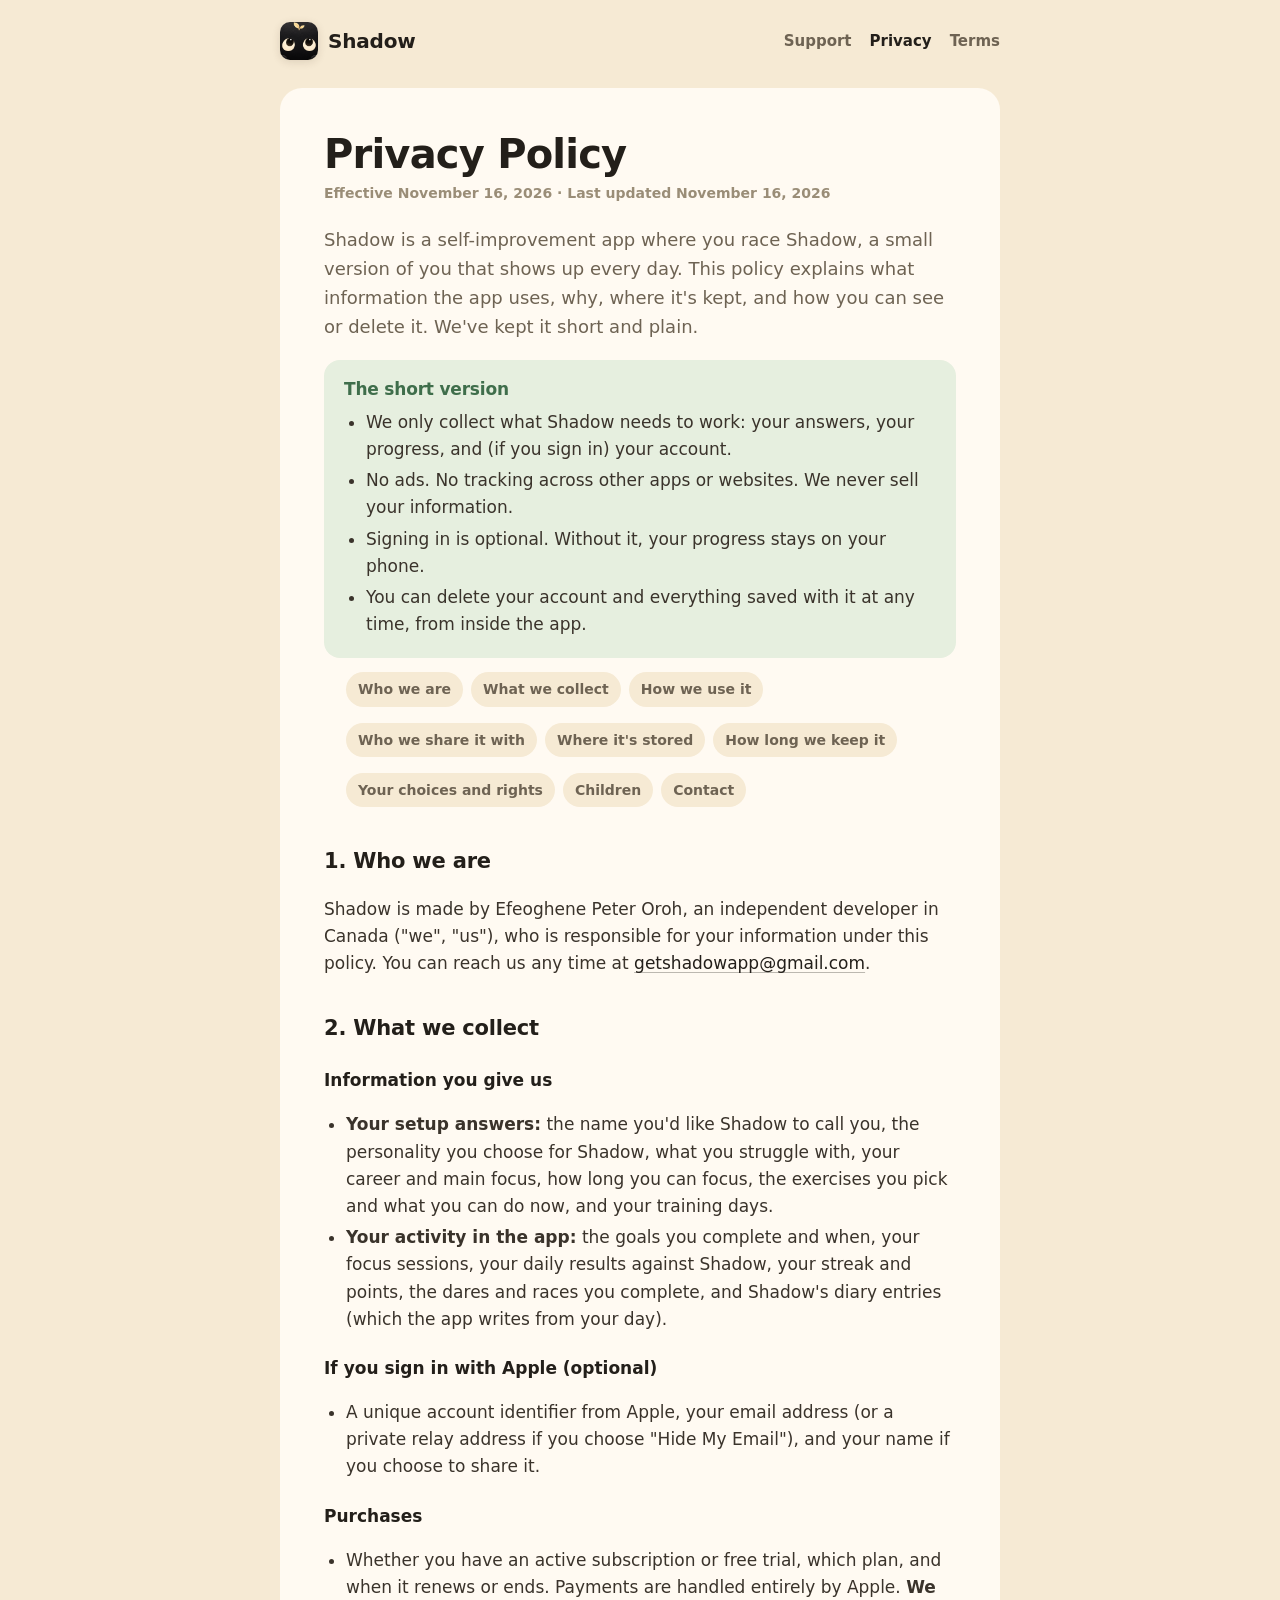
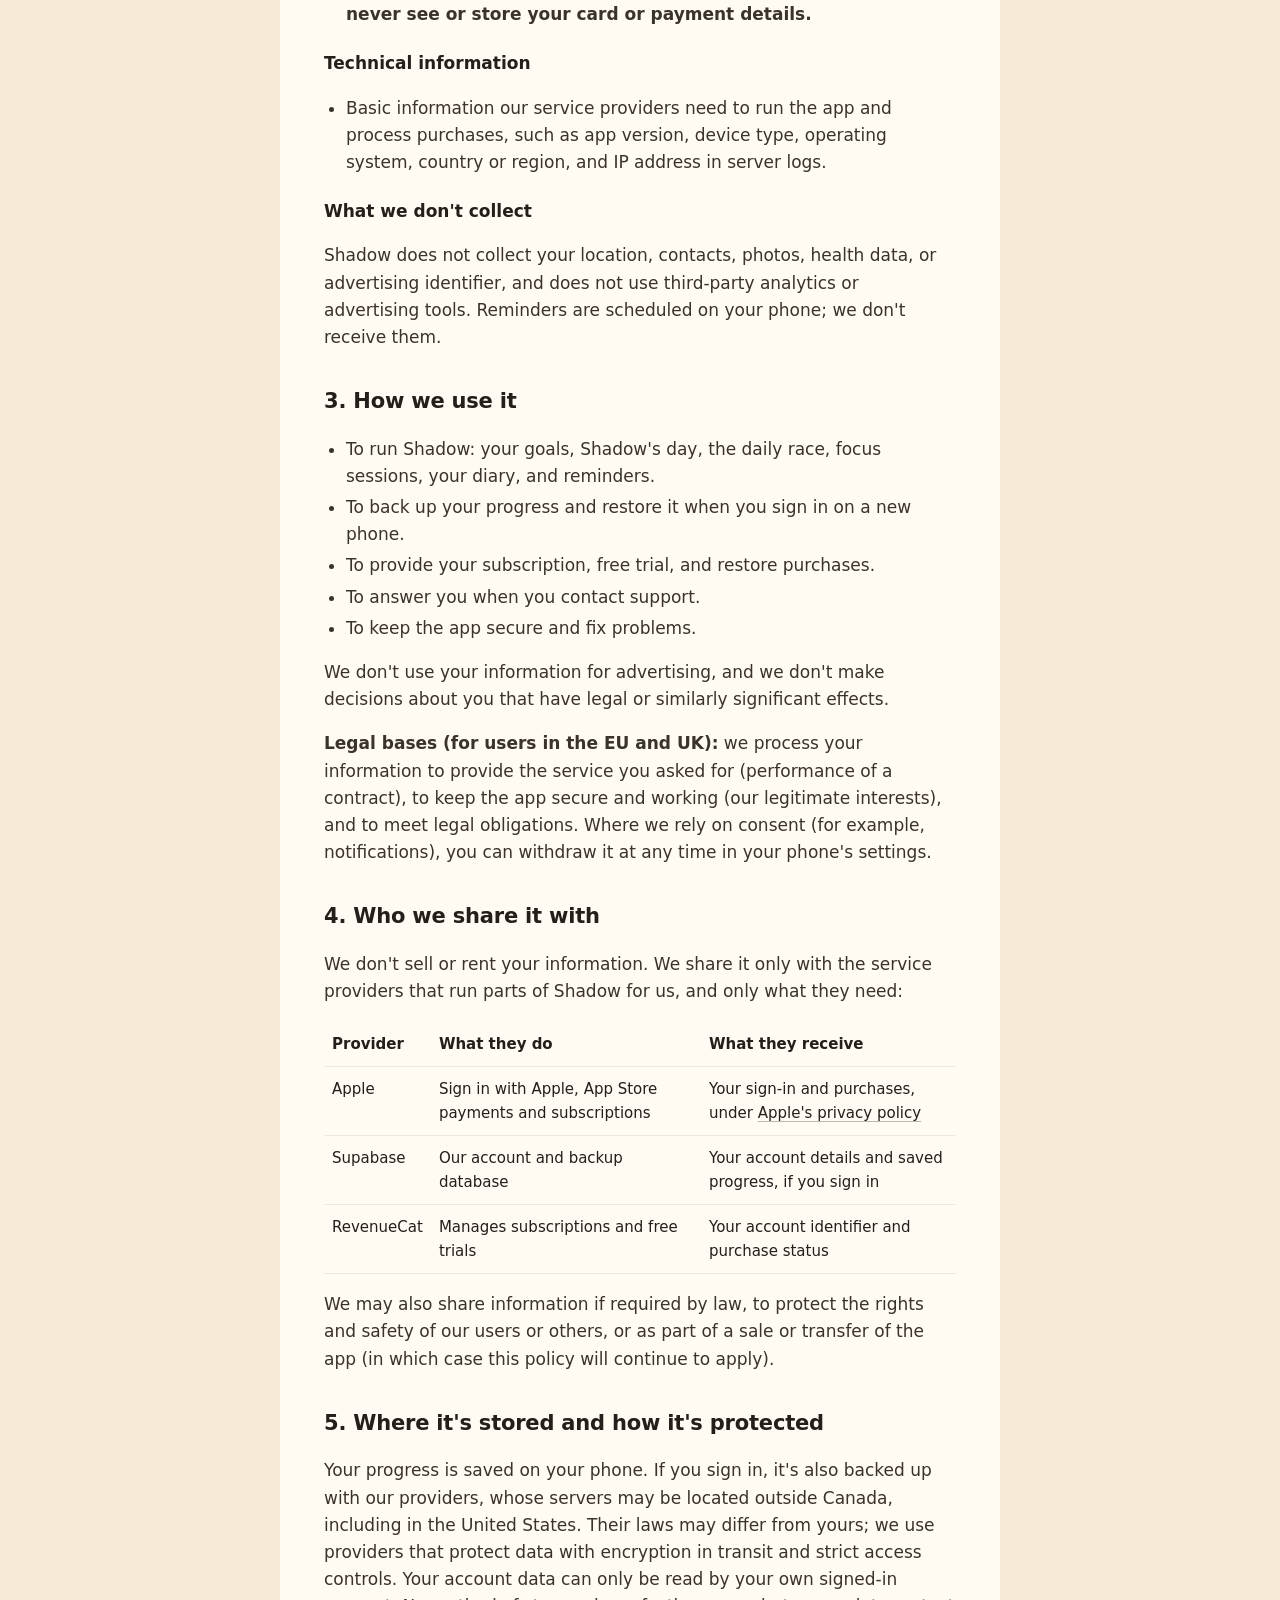
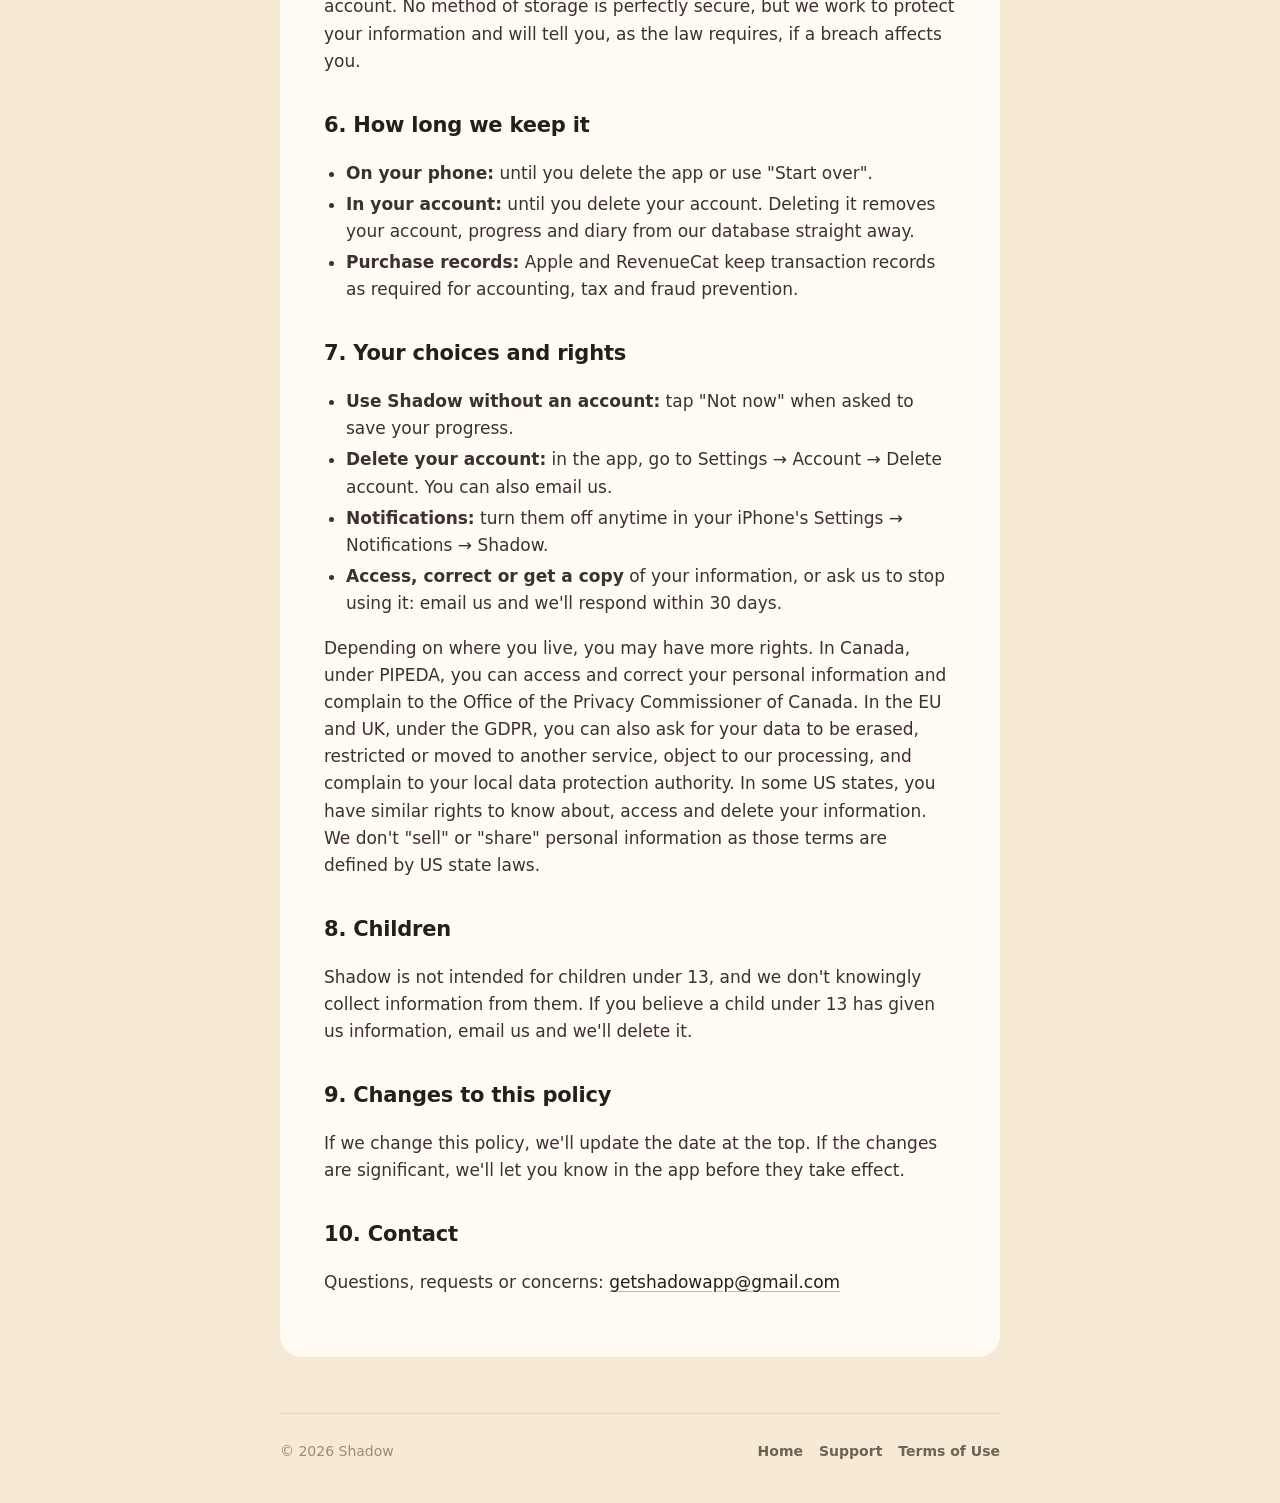
==== privacy.html @ a9ab5332 "Add files via upload" ====
<!doctype html>
<html lang="en">
<head>
  <meta charset="utf-8">
  <meta name="viewport" content="width=device-width, initial-scale=1">
  <title>Privacy Policy · Shadow</title>
  <meta name="description" content="How the Shadow app collects, uses, stores and deletes your information.">
  <link rel="icon" href="img/favicon.png">
  <link rel="apple-touch-icon" href="img/apple-touch-icon.png">
  <link rel="stylesheet" href="styles.css">
</head>
<body>
  <div class="wrap">
    <header class="top">
      <a class="brand" href="./"><img src="img/icon.png" alt=""><span>Shadow</span></a>
      <nav class="nav"><a href="support.html">Support</a><a href="privacy.html" aria-current="page">Privacy</a><a href="terms.html">Terms</a></nav>
    </header>

    <main class="doc">
      <h1>Privacy Policy</h1>
      <p class="meta">Effective November 16, 2026 · Last updated November 16, 2026</p>
      <p class="lead">Shadow is a self-improvement app where you race Shadow, a small version of you that shows up every day. This policy explains what information the app uses, why, where it's kept, and how you can see or delete it. We've kept it short and plain.</p>

      <div class="summary">
        <h2>The short version</h2>
        <ul>
          <li>We only collect what Shadow needs to work: your answers, your progress, and (if you sign in) your account.</li>
          <li>No ads. No tracking across other apps or websites. We never sell your information.</li>
          <li>Signing in is optional. Without it, your progress stays on your phone.</li>
          <li>You can delete your account and everything saved with it at any time, from inside the app.</li>
        </ul>
      </div>

      <ul class="toc">
        <li><a href="#who">Who we are</a></li><li><a href="#collect">What we collect</a></li><li><a href="#use">How we use it</a></li>
        <li><a href="#share">Who we share it with</a></li><li><a href="#where">Where it's stored</a></li><li><a href="#keep">How long we keep it</a></li>
        <li><a href="#rights">Your choices and rights</a></li><li><a href="#children">Children</a></li><li><a href="#contact">Contact</a></li>
      </ul>

      <h2 id="who">1. Who we are</h2>
      <p>Shadow is made by Efeoghene Peter Oroh, an independent developer in Canada ("we", "us"), who is responsible for your information under this policy. You can reach us any time at <a href="mailto:getshadowapp@gmail.com">getshadowapp@gmail.com</a>.</p>

      <h2 id="collect">2. What we collect</h2>
      <h3>Information you give us</h3>
      <ul>
        <li><strong>Your setup answers:</strong> the name you'd like Shadow to call you, the personality you choose for Shadow, what you struggle with, your career and main focus, how long you can focus, the exercises you pick and what you can do now, and your training days.</li>
        <li><strong>Your activity in the app:</strong> the goals you complete and when, your focus sessions, your daily results against Shadow, your streak and points, the dares and races you complete, and Shadow's diary entries (which the app writes from your day).</li>
      </ul>
      <h3>If you sign in with Apple (optional)</h3>
      <ul>
        <li>A unique account identifier from Apple, your email address (or a private relay address if you choose "Hide My Email"), and your name if you choose to share it.</li>
      </ul>
      <h3>Purchases</h3>
      <ul>
        <li>Whether you have an active subscription or free trial, which plan, and when it renews or ends. Payments are handled entirely by Apple. <strong>We never see or store your card or payment details.</strong></li>
      </ul>
      <h3>Technical information</h3>
      <ul>
        <li>Basic information our service providers need to run the app and process purchases, such as app version, device type, operating system, country or region, and IP address in server logs.</li>
      </ul>
      <h3>What we don't collect</h3>
      <p>Shadow does not collect your location, contacts, photos, health data, or advertising identifier, and does not use third-party analytics or advertising tools. Reminders are scheduled on your phone; we don't receive them.</p>

      <h2 id="use">3. How we use it</h2>
      <ul>
        <li>To run Shadow: your goals, Shadow's day, the daily race, focus sessions, your diary, and reminders.</li>
        <li>To back up your progress and restore it when you sign in on a new phone.</li>
        <li>To provide your subscription, free trial, and restore purchases.</li>
        <li>To answer you when you contact support.</li>
        <li>To keep the app secure and fix problems.</li>
      </ul>
      <p>We don't use your information for advertising, and we don't make decisions about you that have legal or similarly significant effects.</p>
      <p><strong>Legal bases (for users in the EU and UK):</strong> we process your information to provide the service you asked for (performance of a contract), to keep the app secure and working (our legitimate interests), and to meet legal obligations. Where we rely on consent (for example, notifications), you can withdraw it at any time in your phone's settings.</p>

      <h2 id="share">4. Who we share it with</h2>
      <p>We don't sell or rent your information. We share it only with the service providers that run parts of Shadow for us, and only what they need:</p>
      <table>
        <tr><th>Provider</th><th>What they do</th><th>What they receive</th></tr>
        <tr><td>Apple</td><td>Sign in with Apple, App Store payments and subscriptions</td><td>Your sign-in and purchases, under <a href="https://www.apple.com/legal/privacy/">Apple's privacy policy</a></td></tr>
        <tr><td>Supabase</td><td>Our account and backup database</td><td>Your account details and saved progress, if you sign in</td></tr>
        <tr><td>RevenueCat</td><td>Manages subscriptions and free trials</td><td>Your account identifier and purchase status</td></tr>
      </table>
      <p>We may also share information if required by law, to protect the rights and safety of our users or others, or as part of a sale or transfer of the app (in which case this policy will continue to apply).</p>

      <h2 id="where">5. Where it's stored and how it's protected</h2>
      <p>Your progress is saved on your phone. If you sign in, it's also backed up with our providers, whose servers may be located outside Canada, including in the United States. Their laws may differ from yours; we use providers that protect data with encryption in transit and strict access controls. Your account data can only be read by your own signed-in account. No method of storage is perfectly secure, but we work to protect your information and will tell you, as the law requires, if a breach affects you.</p>

      <h2 id="keep">6. How long we keep it</h2>
      <ul>
        <li><strong>On your phone:</strong> until you delete the app or use "Start over".</li>
        <li><strong>In your account:</strong> until you delete your account. Deleting it removes your account, progress and diary from our database straight away.</li>
        <li><strong>Purchase records:</strong> Apple and RevenueCat keep transaction records as required for accounting, tax and fraud prevention.</li>
      </ul>

      <h2 id="rights">7. Your choices and rights</h2>
      <ul>
        <li><strong>Use Shadow without an account:</strong> tap "Not now" when asked to save your progress.</li>
        <li><strong>Delete your account:</strong> in the app, go to Settings → Account → Delete account. You can also email us.</li>
        <li><strong>Notifications:</strong> turn them off anytime in your iPhone's Settings → Notifications → Shadow.</li>
        <li><strong>Access, correct or get a copy</strong> of your information, or ask us to stop using it: email us and we'll respond within 30 days.</li>
      </ul>
      <p>Depending on where you live, you may have more rights. In Canada, under PIPEDA, you can access and correct your personal information and complain to the Office of the Privacy Commissioner of Canada. In the EU and UK, under the GDPR, you can also ask for your data to be erased, restricted or moved to another service, object to our processing, and complain to your local data protection authority. In some US states, you have similar rights to know about, access and delete your information. We don't "sell" or "share" personal information as those terms are defined by US state laws.</p>

      <h2 id="children">8. Children</h2>
      <p>Shadow is not intended for children under 13, and we don't knowingly collect information from them. If you believe a child under 13 has given us information, email us and we'll delete it.</p>

      <h2>9. Changes to this policy</h2>
      <p>If we change this policy, we'll update the date at the top. If the changes are significant, we'll let you know in the app before they take effect.</p>

      <h2 id="contact">10. Contact</h2>
      <p>Questions, requests or concerns: <a href="mailto:getshadowapp@gmail.com">getshadowapp@gmail.com</a></p>
    </main>

    <footer class="foot">
      <span>© 2026 Shadow</span>
      <nav><a href="./">Home</a><a href="support.html">Support</a><a href="terms.html">Terms of Use</a></nav>
    </footer>
  </div>
</body>
</html>
---- styles.css ----
/* Shadow — getshadowapp.github.io. Warm cream, charcoal, sage; same feel as the app. */
:root {
  --page: #f6ead4;
  --card: #fffaf2;
  --ink: #231f1a;
  --soft: #6e6353;
  --muted: #9a8d77;
  --line: rgba(90, 70, 40, .10);
  --sage: #5f9a6f;
  --sage-tint: #e6efdf;
  --spotless: #7fa676;
  --unrot: #6f8ac4;
  --shadowbox: #d07a7b;
  --btn: #2a2622;
  --radius: 22px;
  --font: ui-rounded, "SF Pro Rounded", system-ui, -apple-system, "Segoe UI", Roboto, sans-serif;
}
* { box-sizing: border-box; }
html { -webkit-text-size-adjust: 100%; }
body { margin: 0; background: var(--page); color: var(--ink); font-family: var(--font); line-height: 1.6; font-size: 17px; }
a { color: var(--ink); text-decoration-color: rgba(35, 31, 26, .3); text-underline-offset: 3px; }
a:hover { text-decoration-color: var(--ink); }
img { max-width: 100%; display: block; }

/* header and footer */
.wrap { max-width: 760px; margin: 0 auto; padding: 0 20px; }
.top { display: flex; align-items: center; justify-content: space-between; padding: 22px 0; }
.brand { display: flex; align-items: center; gap: 10px; text-decoration: none; font-weight: 900; font-size: 20px; letter-spacing: -.2px; }
.brand img { width: 38px; height: 38px; border-radius: 10px; box-shadow: 0 2px 8px rgba(70, 50, 26, .14); }
.nav { display: flex; gap: 18px; font-weight: 800; font-size: 15px; }
.nav a { text-decoration: none; color: var(--soft); }
.nav a:hover, .nav a[aria-current] { color: var(--ink); }
.foot { border-top: 1px solid var(--line); margin-top: 56px; padding: 26px 0 40px; color: var(--muted); font-size: 14px; display: flex; flex-wrap: wrap; gap: 8px 20px; justify-content: space-between; }
.foot nav { display: flex; gap: 16px; flex-wrap: wrap; }
.foot a { color: var(--soft); text-decoration: none; font-weight: 700; }

/* home */
.hero { text-align: center; padding: 10px 0 8px; }
.hero img { width: min(300px, 74vw); margin: 0 auto -6px; }
.hero h1 { font-size: clamp(40px, 9vw, 58px); line-height: 1.02; letter-spacing: -1.6px; margin: 4px 0 10px; font-weight: 900; }
.hero p { color: var(--soft); font-size: 19px; margin: 0 auto; max-width: 30em; }
.badge { display: inline-flex; align-items: center; gap: 8px; margin-top: 24px; background: var(--btn); color: #fff; border-radius: 999px; padding: 14px 24px; font-weight: 800; font-size: 16px; }
.cards { display: grid; grid-template-columns: repeat(3, 1fr); gap: 12px; margin-top: 44px; }
.card { background: var(--card); border-radius: var(--radius); padding: 20px; box-shadow: 0 1px 2px rgba(70, 50, 26, .05); }
.card .dot { width: 12px; height: 12px; border-radius: 6px; margin-bottom: 10px; }
.card h3 { margin: 0 0 4px; font-size: 18px; font-weight: 900; }
.card p { margin: 0; color: var(--soft); font-size: 15px; line-height: 1.5; }
.how img { border-radius: 18px; }
.how { display: grid; grid-template-columns: 200px 1fr; gap: 24px; align-items: center; background: var(--card); border-radius: var(--radius); padding: 22px; margin-top: 12px; }
.how h2 { margin: 0 0 6px; font-size: 22px; font-weight: 900; letter-spacing: -.3px; }
.how p { margin: 0; color: var(--soft); }
@media (max-width: 640px) {
  .cards { grid-template-columns: 1fr; }
  .how { grid-template-columns: 1fr; text-align: center; }
  .how img { width: 180px; margin: 0 auto; }
  .nav { gap: 14px; font-size: 14px; }
  .brand span { display: none; }
}

/* legal and support pages */
.doc { background: var(--card); border-radius: var(--radius); padding: clamp(22px, 5vw, 44px); margin-top: 6px; }
.doc h1 { font-size: clamp(30px, 6vw, 40px); line-height: 1.1; letter-spacing: -.8px; margin: 0 0 6px; font-weight: 900; }
.doc .meta { color: var(--muted); font-size: 14px; font-weight: 700; margin: 0 0 22px; }
.doc .lead { font-size: 18px; color: var(--soft); }
.doc h2 { font-size: 21px; font-weight: 900; letter-spacing: -.2px; margin: 34px 0 6px; }
.doc h3 { font-size: 17px; font-weight: 900; margin: 22px 0 4px; }
.doc p, .doc li { color: #3a332b; }
.doc ul { padding-left: 22px; }
.doc li { margin: 4px 0; }
.summary { background: var(--sage-tint); border-radius: 16px; padding: 16px 20px; margin: 18px 0 8px; }
.summary h2 { margin-top: 0; font-size: 17px; color: #3f6e4b; }
.summary ul { margin: 6px 0 0; }
.toc { display: flex; flex-wrap: wrap; gap: 8px; margin: 10px 0 0; padding: 0; list-style: none; }
.toc a { display: inline-block; background: var(--page); border-radius: 999px; padding: 6px 12px; font-size: 14px; font-weight: 800; text-decoration: none; color: var(--soft); }
table { width: 100%; border-collapse: collapse; margin: 10px 0; font-size: 15px; }
th, td { text-align: left; padding: 10px 8px; border-bottom: 1px solid var(--line); vertical-align: top; }
th { font-weight: 900; }
.faq details { border-bottom: 1px solid var(--line); padding: 14px 0; }
.faq summary { font-weight: 900; cursor: pointer; font-size: 18px; list-style: none; display: flex; justify-content: space-between; gap: 14px; }
.faq summary::-webkit-details-marker { display: none; }
.faq summary::after { content: "+"; color: var(--muted); font-weight: 700; flex: none; }
.faq details[open] summary::after { content: "–"; }
.faq details p, .faq details ol { margin: 8px 0 0; color: #3a332b; }
.contact { display: flex; align-items: center; gap: 16px; background: var(--page); border-radius: 18px; padding: 18px; margin-top: 26px; }
.contact img { width: 84px; border-radius: 14px; }
.contact strong { display: block; font-size: 18px; }
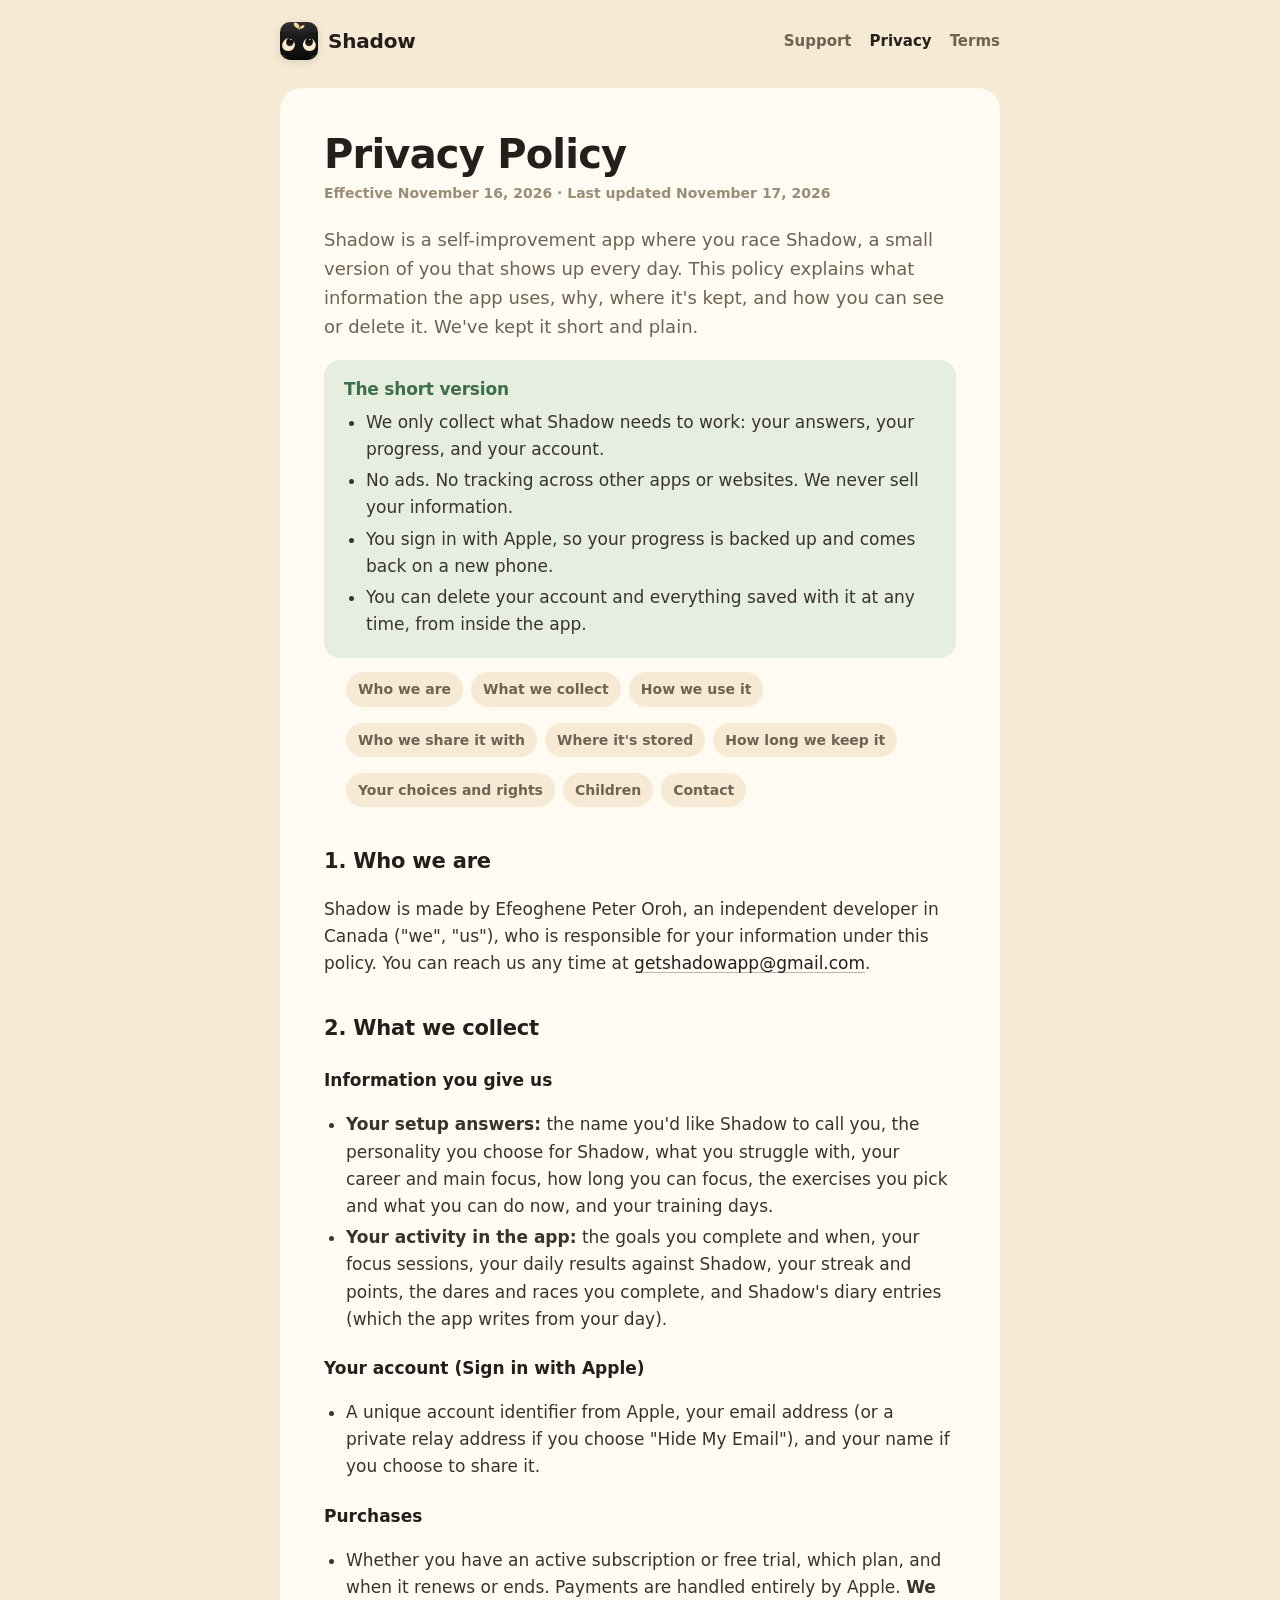
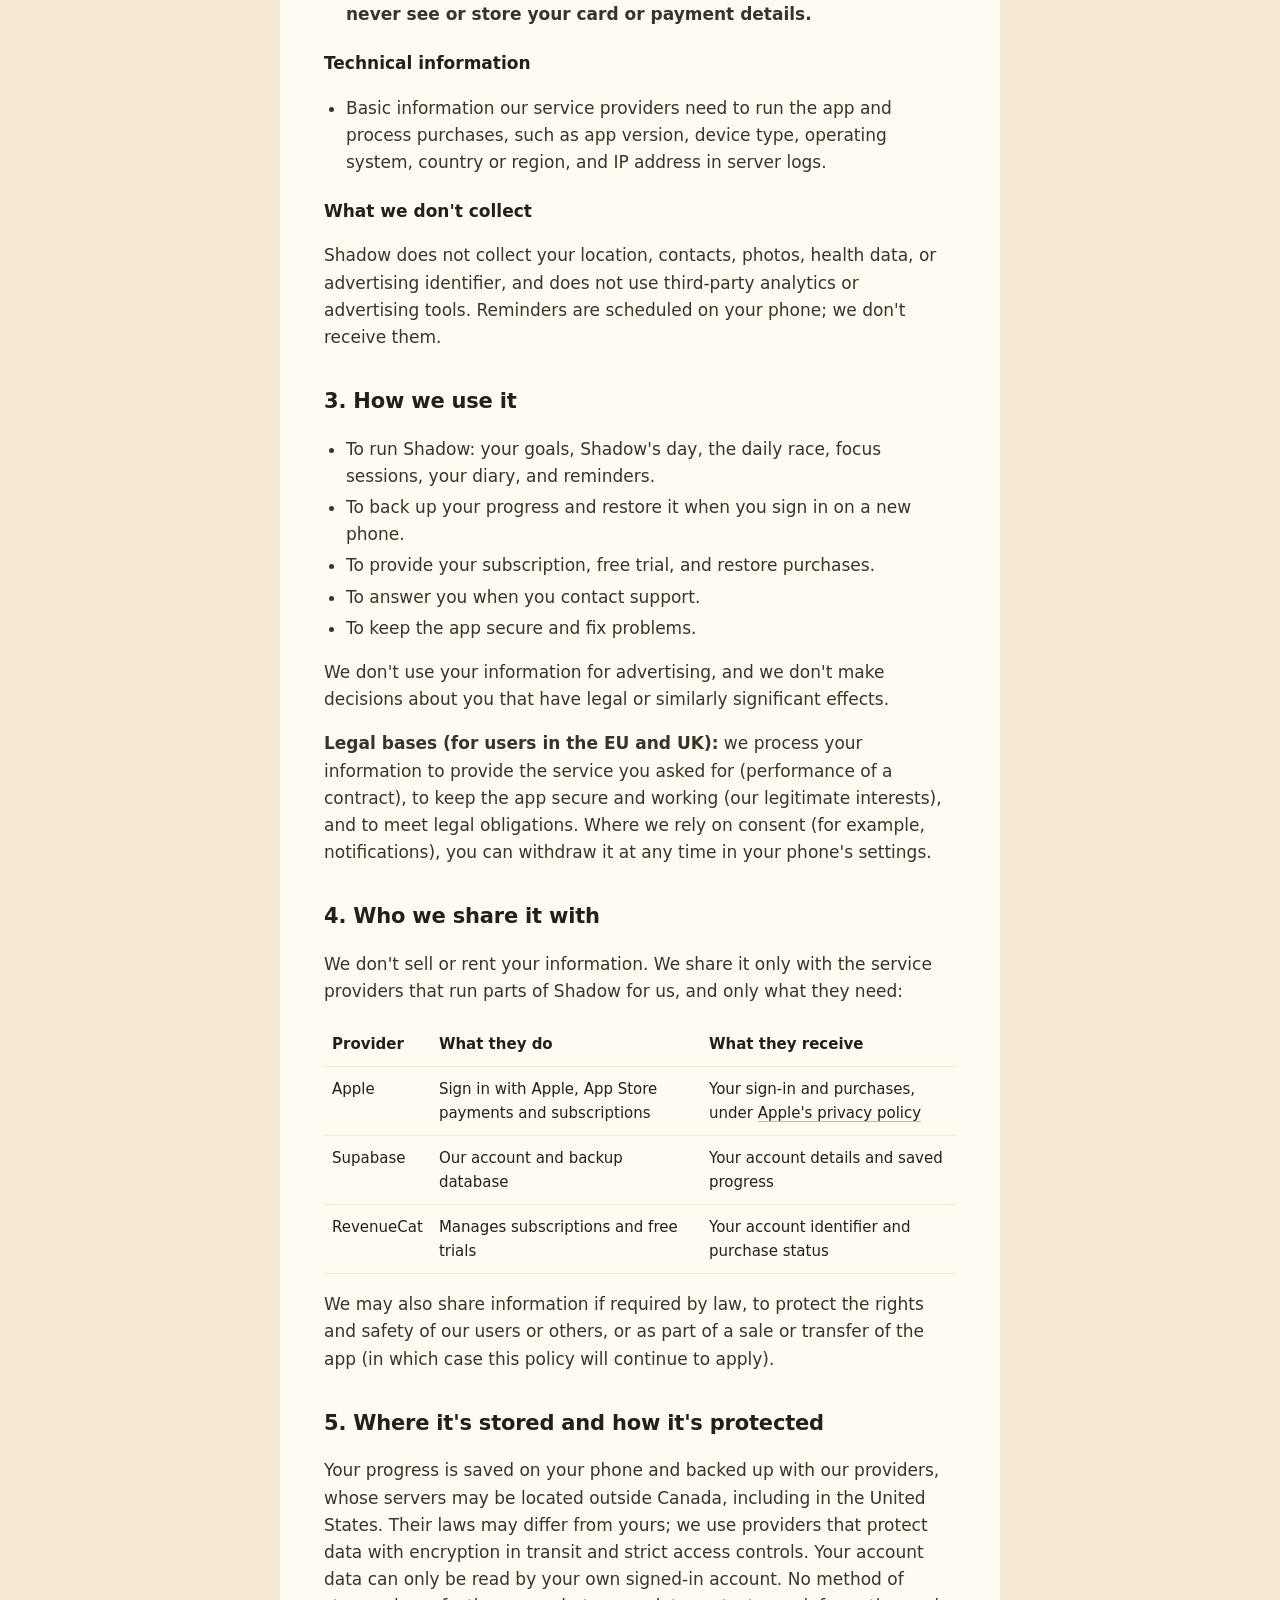
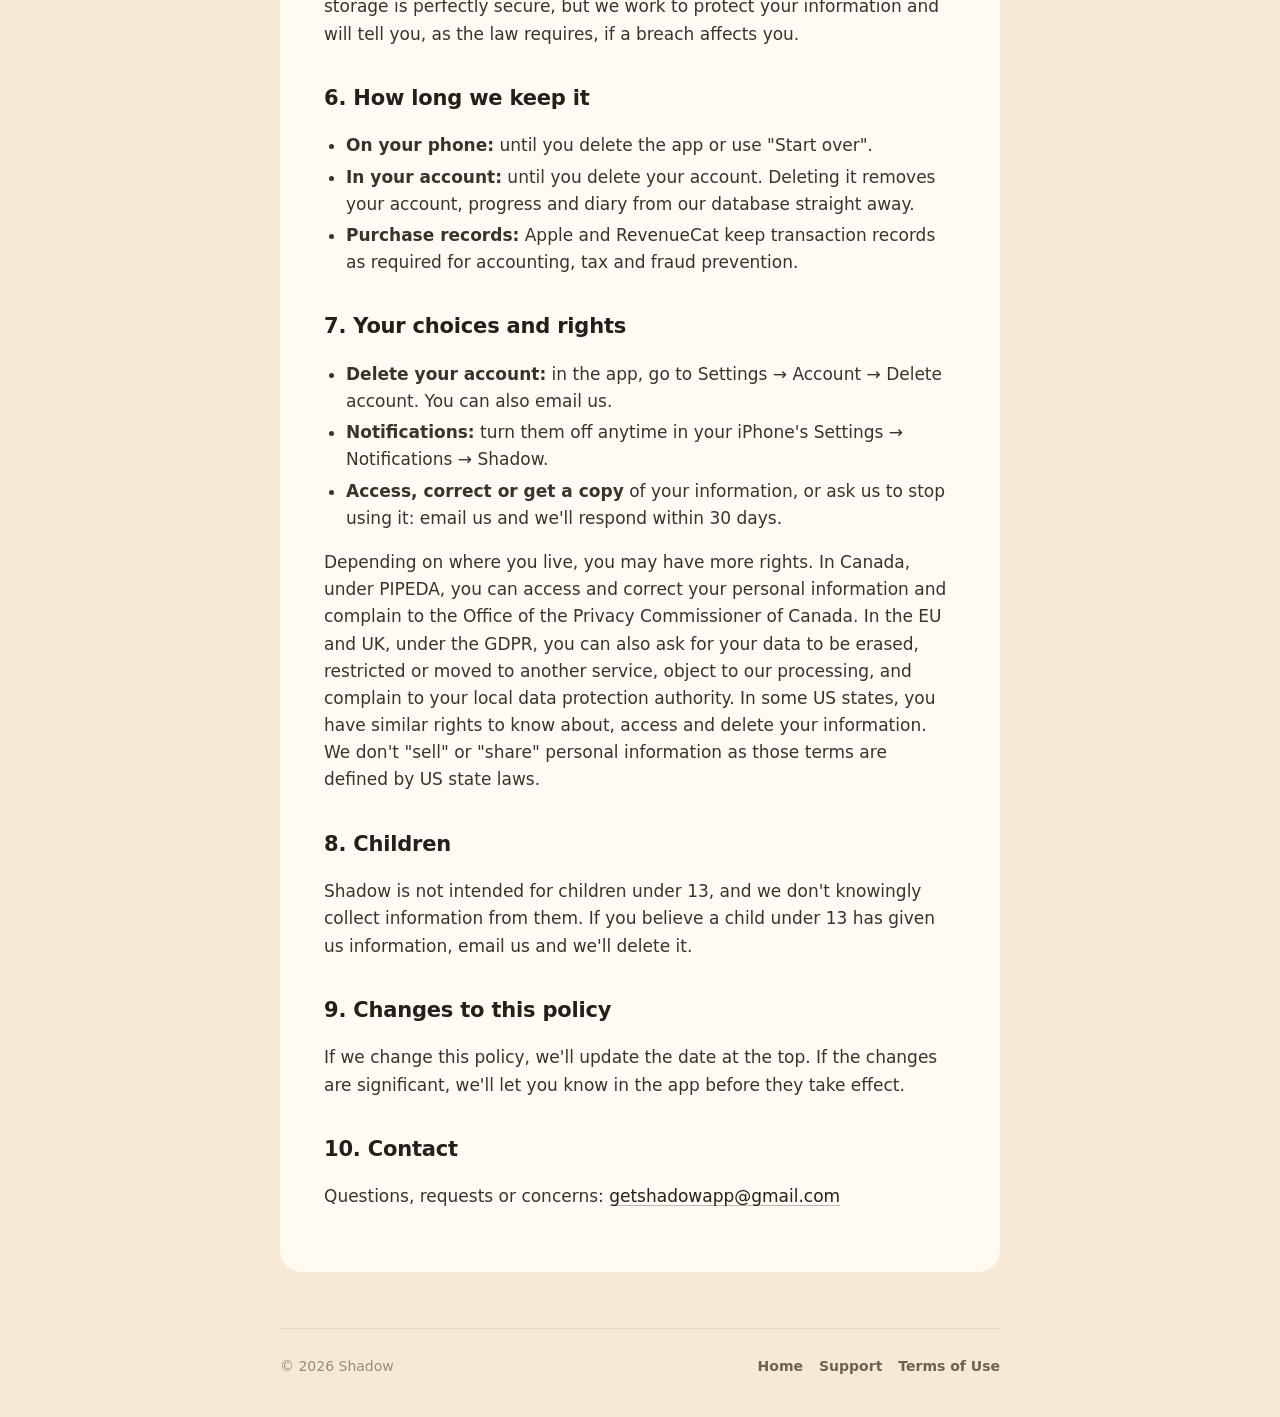
==== commit ddeaf84e: "Add files via upload" ====
--- a/privacy.html
+++ b/privacy.html
@@ -18,15 +18,15 @@
 
     <main class="doc">
       <h1>Privacy Policy</h1>
-      <p class="meta">Effective November 16, 2026 · Last updated November 16, 2026</p>
+      <p class="meta">Effective November 16, 2026 · Last updated November 17, 2026</p>
       <p class="lead">Shadow is a self-improvement app where you race Shadow, a small version of you that shows up every day. This policy explains what information the app uses, why, where it's kept, and how you can see or delete it. We've kept it short and plain.</p>
 
       <div class="summary">
         <h2>The short version</h2>
         <ul>
-          <li>We only collect what Shadow needs to work: your answers, your progress, and (if you sign in) your account.</li>
+          <li>We only collect what Shadow needs to work: your answers, your progress, and your account.</li>
           <li>No ads. No tracking across other apps or websites. We never sell your information.</li>
-          <li>Signing in is optional. Without it, your progress stays on your phone.</li>
+          <li>You sign in with Apple, so your progress is backed up and comes back on a new phone.</li>
           <li>You can delete your account and everything saved with it at any time, from inside the app.</li>
         </ul>
       </div>
@@ -46,7 +46,7 @@
         <li><strong>Your setup answers:</strong> the name you'd like Shadow to call you, the personality you choose for Shadow, what you struggle with, your career and main focus, how long you can focus, the exercises you pick and what you can do now, and your training days.</li>
         <li><strong>Your activity in the app:</strong> the goals you complete and when, your focus sessions, your daily results against Shadow, your streak and points, the dares and races you complete, and Shadow's diary entries (which the app writes from your day).</li>
       </ul>
-      <h3>If you sign in with Apple (optional)</h3>
+      <h3>Your account (Sign in with Apple)</h3>
       <ul>
         <li>A unique account identifier from Apple, your email address (or a private relay address if you choose "Hide My Email"), and your name if you choose to share it.</li>
       </ul>
@@ -77,13 +77,13 @@
       <table>
         <tr><th>Provider</th><th>What they do</th><th>What they receive</th></tr>
         <tr><td>Apple</td><td>Sign in with Apple, App Store payments and subscriptions</td><td>Your sign-in and purchases, under <a href="https://www.apple.com/legal/privacy/">Apple's privacy policy</a></td></tr>
-        <tr><td>Supabase</td><td>Our account and backup database</td><td>Your account details and saved progress, if you sign in</td></tr>
+        <tr><td>Supabase</td><td>Our account and backup database</td><td>Your account details and saved progress</td></tr>
         <tr><td>RevenueCat</td><td>Manages subscriptions and free trials</td><td>Your account identifier and purchase status</td></tr>
       </table>
       <p>We may also share information if required by law, to protect the rights and safety of our users or others, or as part of a sale or transfer of the app (in which case this policy will continue to apply).</p>
 
       <h2 id="where">5. Where it's stored and how it's protected</h2>
-      <p>Your progress is saved on your phone. If you sign in, it's also backed up with our providers, whose servers may be located outside Canada, including in the United States. Their laws may differ from yours; we use providers that protect data with encryption in transit and strict access controls. Your account data can only be read by your own signed-in account. No method of storage is perfectly secure, but we work to protect your information and will tell you, as the law requires, if a breach affects you.</p>
+      <p>Your progress is saved on your phone and backed up with our providers, whose servers may be located outside Canada, including in the United States. Their laws may differ from yours; we use providers that protect data with encryption in transit and strict access controls. Your account data can only be read by your own signed-in account. No method of storage is perfectly secure, but we work to protect your information and will tell you, as the law requires, if a breach affects you.</p>
 
       <h2 id="keep">6. How long we keep it</h2>
       <ul>
@@ -94,8 +94,7 @@
 
       <h2 id="rights">7. Your choices and rights</h2>
       <ul>
-        <li><strong>Use Shadow without an account:</strong> tap "Not now" when asked to save your progress.</li>
-        <li><strong>Delete your account:</strong> in the app, go to Settings → Account → Delete account. You can also email us.</li>
+                <li><strong>Delete your account:</strong> in the app, go to Settings → Account → Delete account. You can also email us.</li>
         <li><strong>Notifications:</strong> turn them off anytime in your iPhone's Settings → Notifications → Shadow.</li>
         <li><strong>Access, correct or get a copy</strong> of your information, or ask us to stop using it: email us and we'll respond within 30 days.</li>
       </ul>
